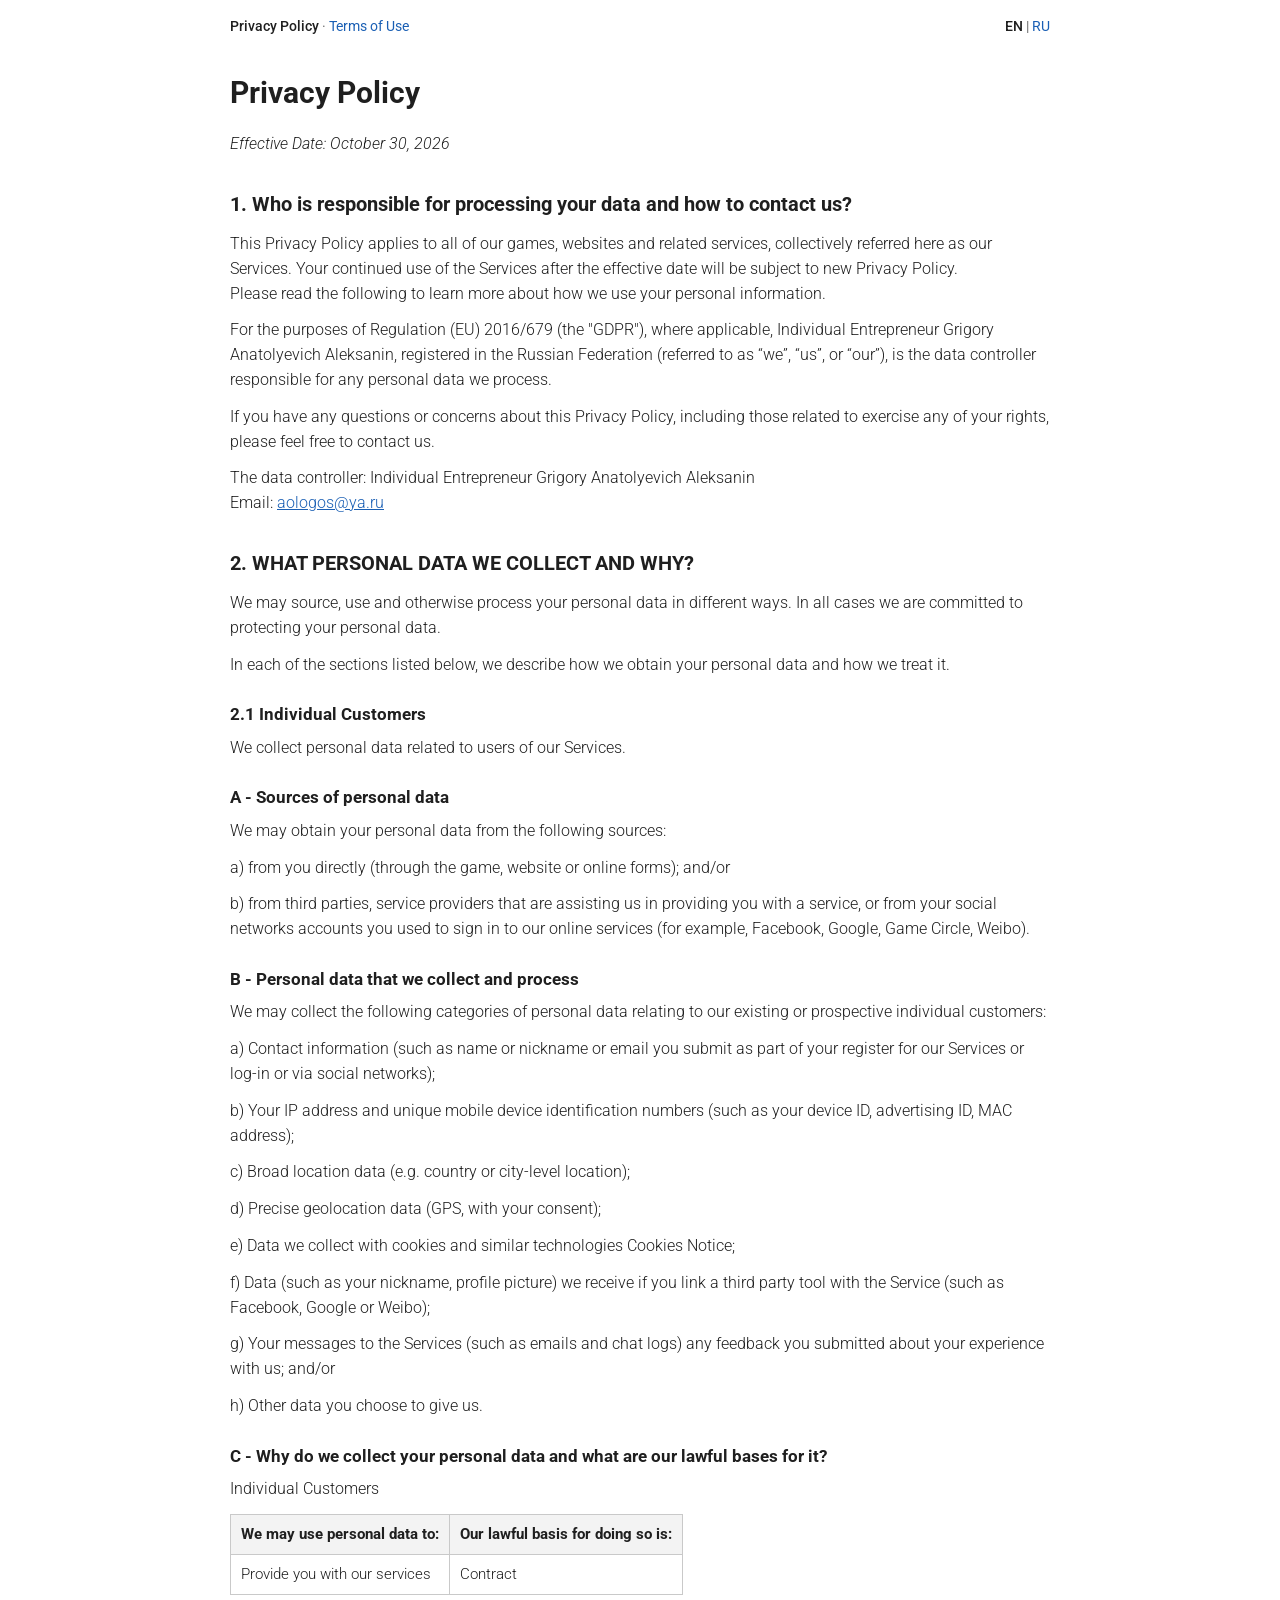
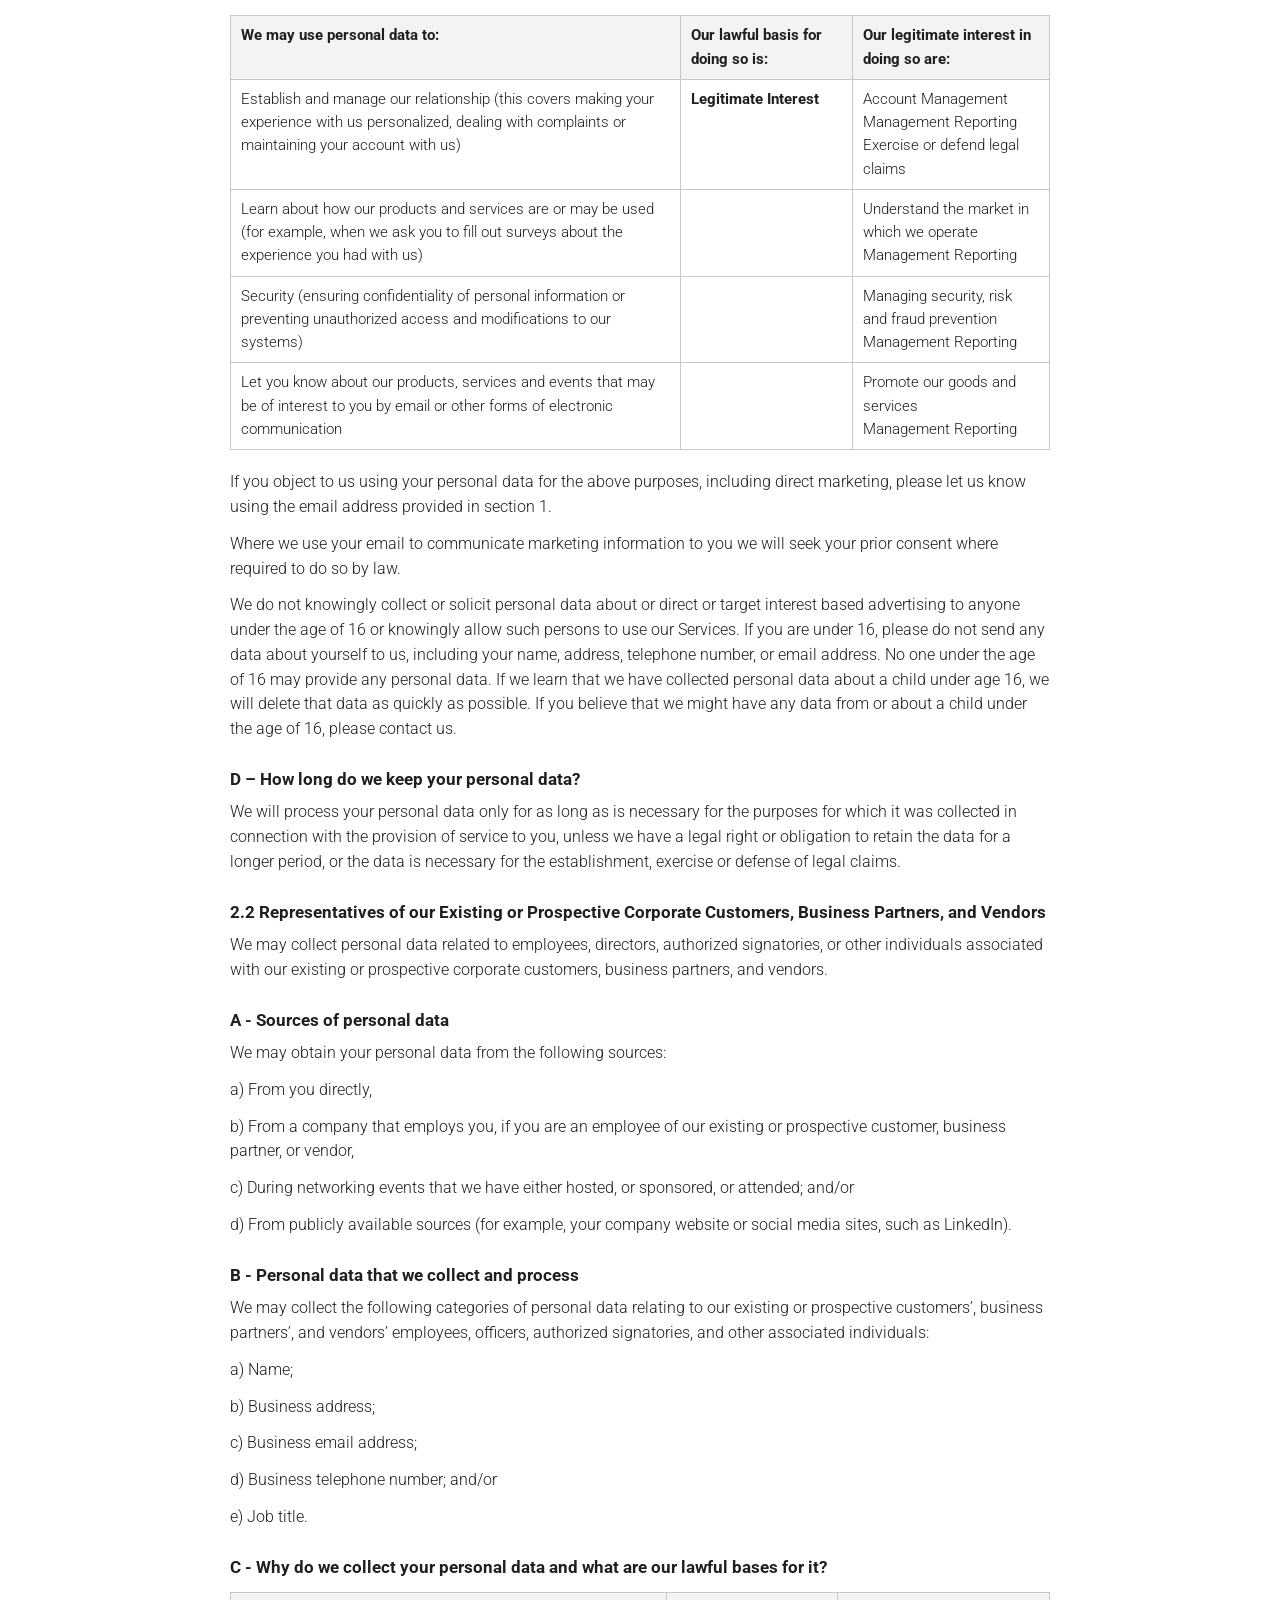
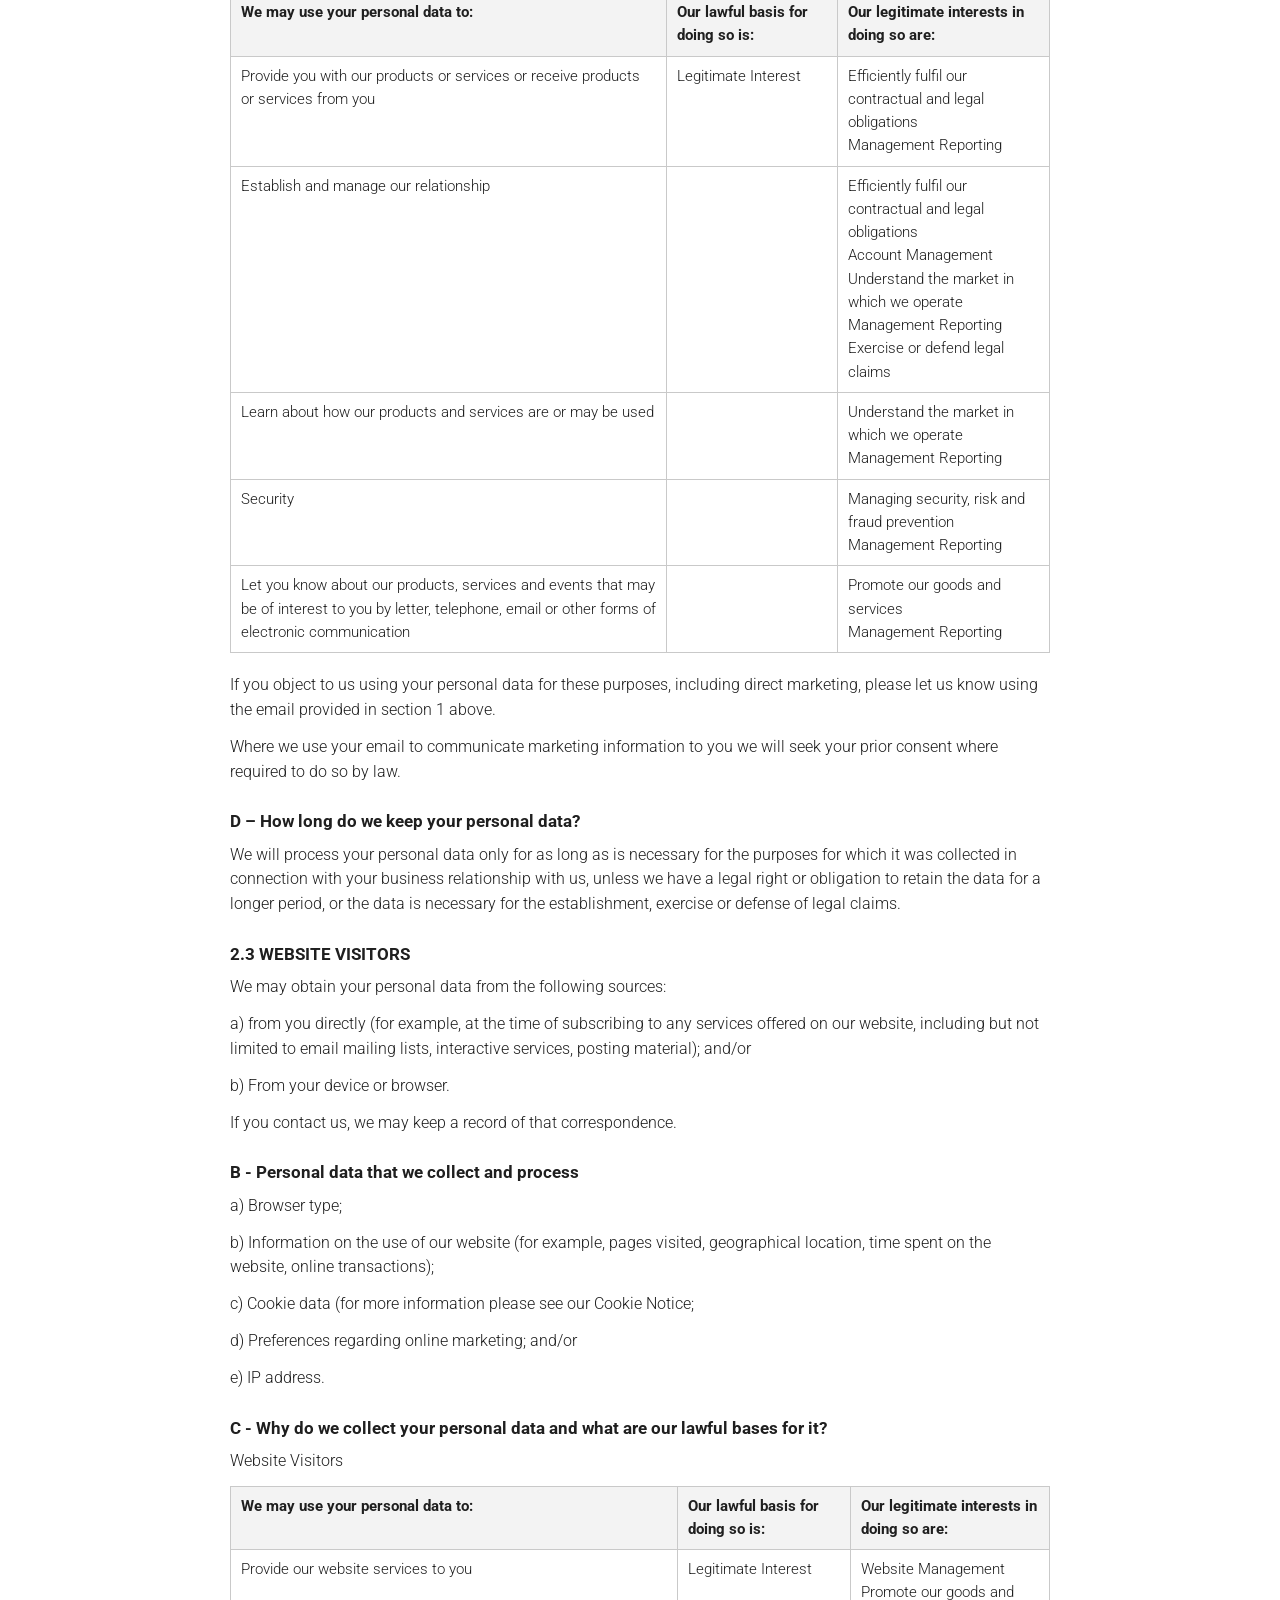
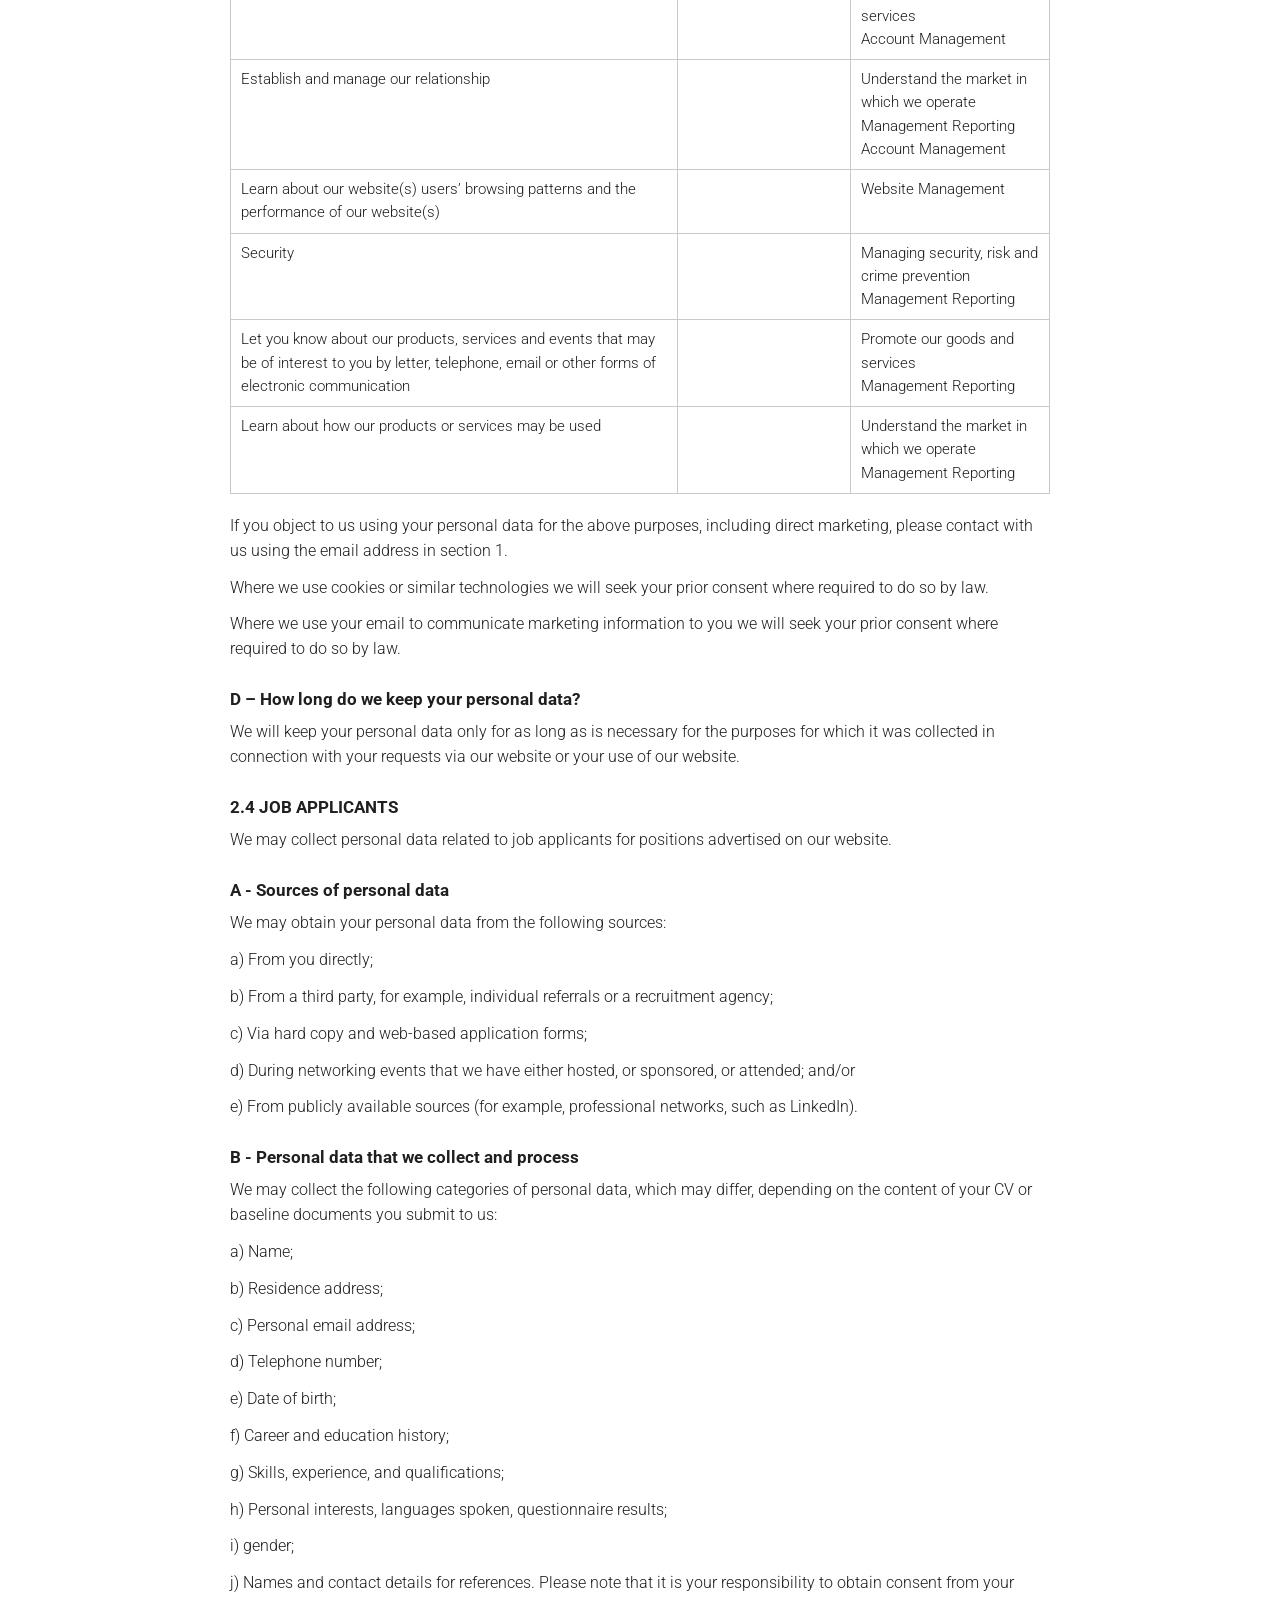
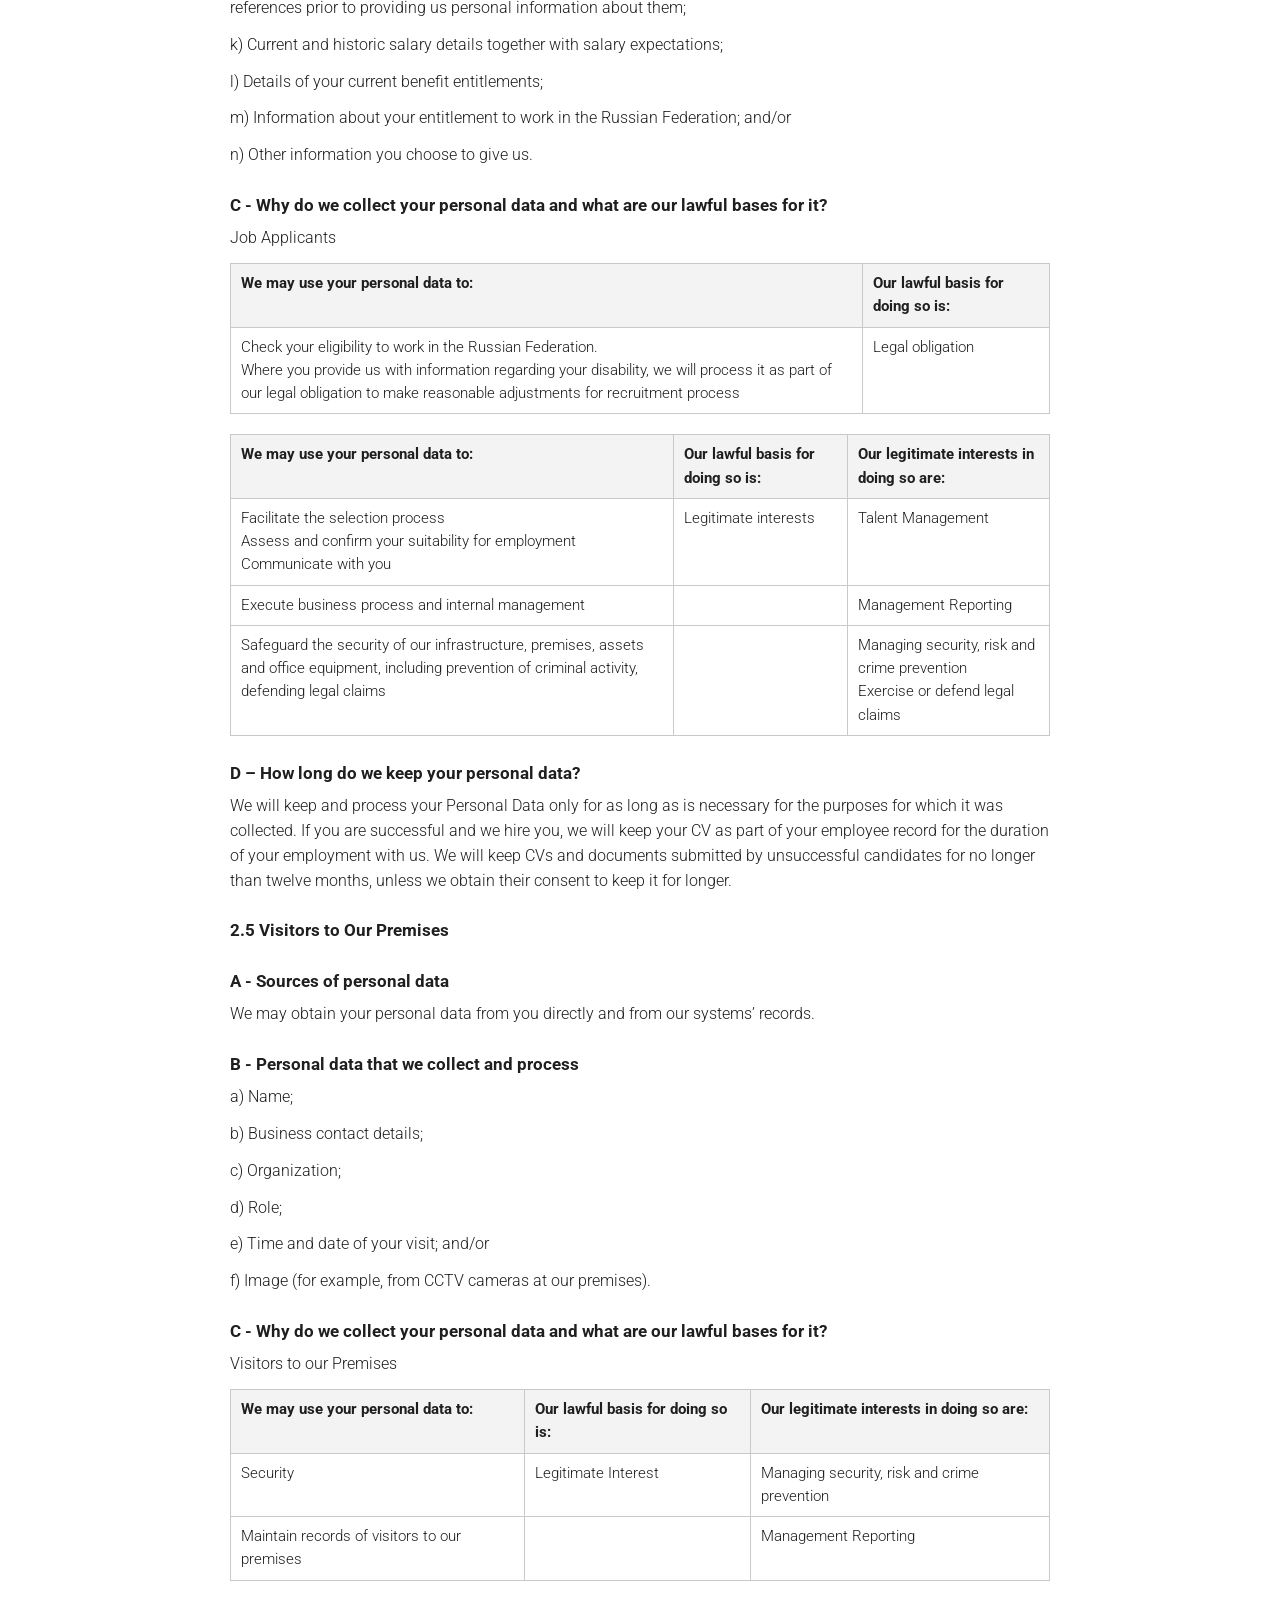
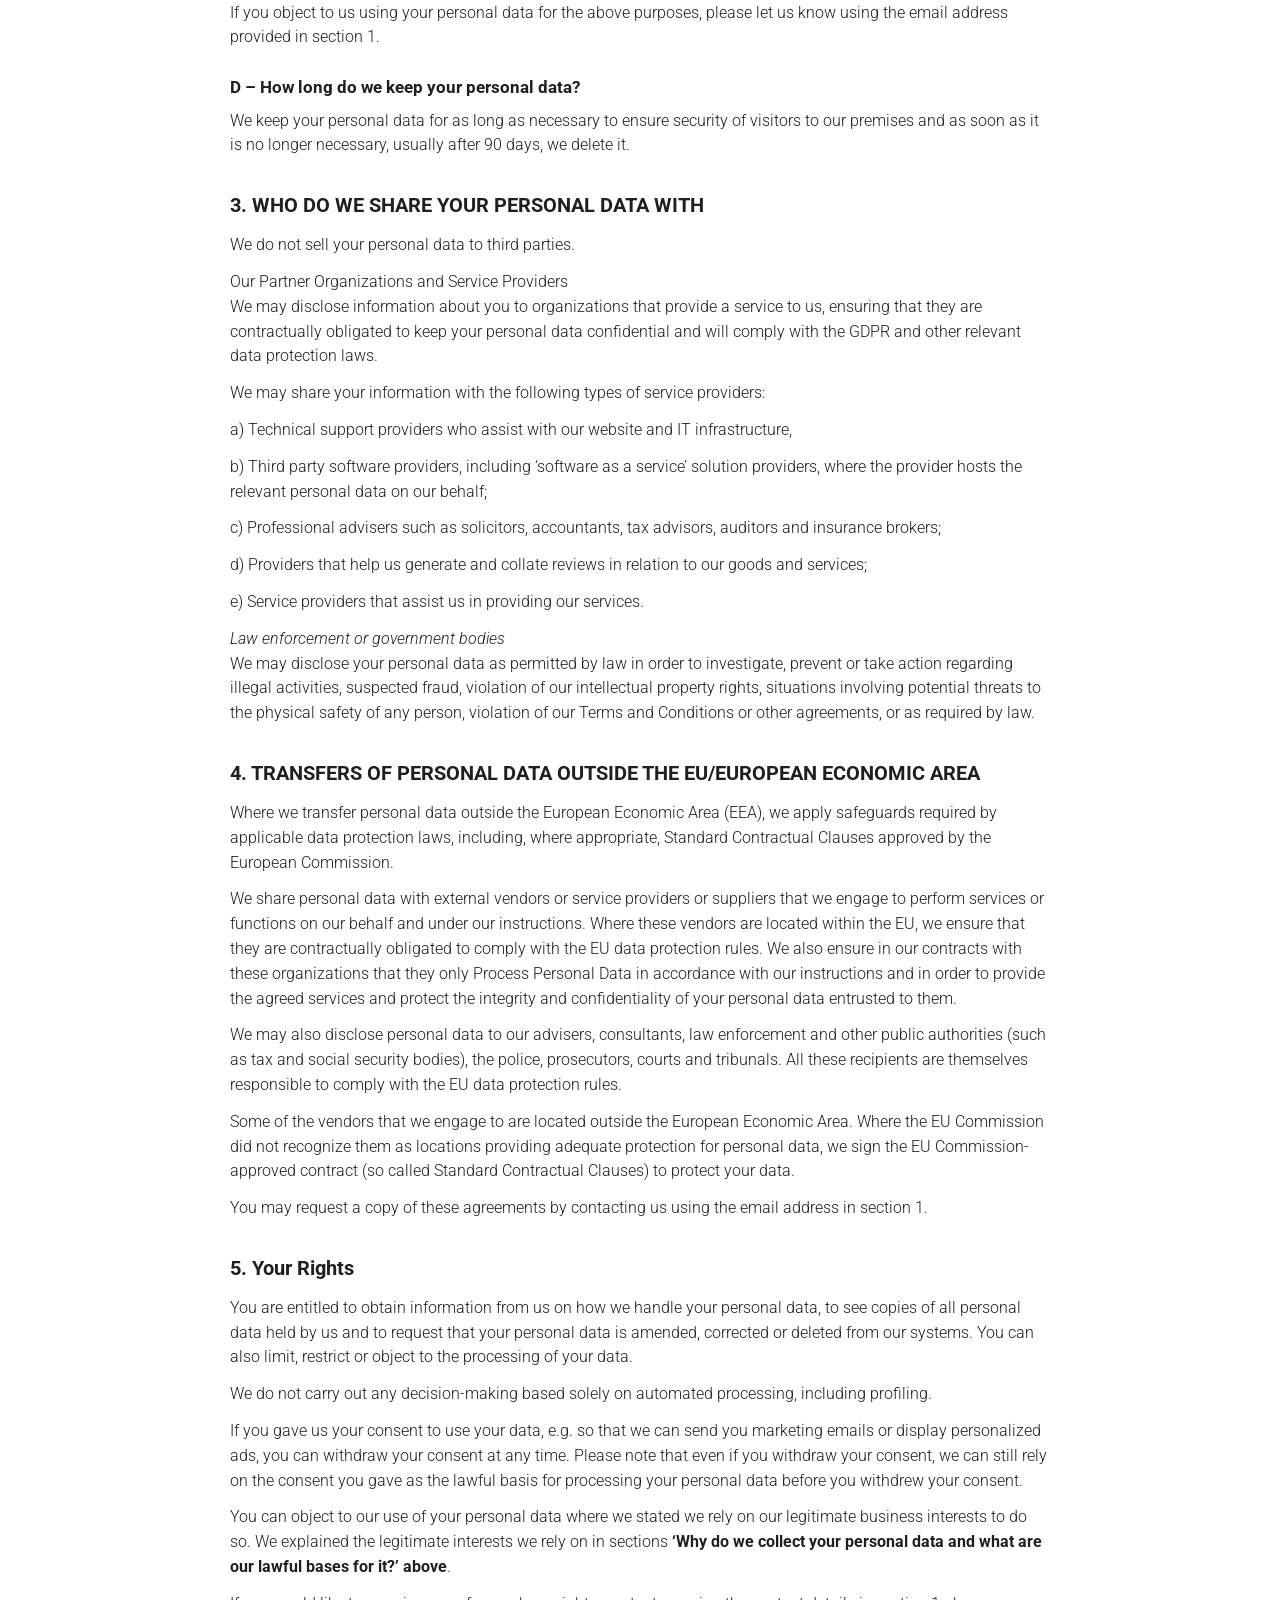
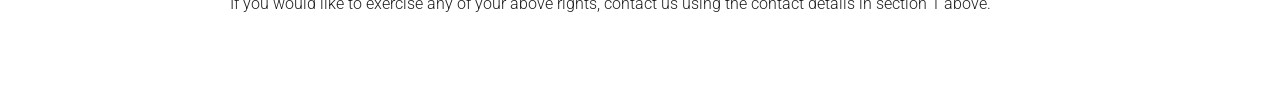
==== en/privacy-policy.html @ bfab2e0b "Add Hedgehog privacy policy and terms of use pages (en, ru) Co-Authored-By: Claude Opus 5.5 <noreply" ====
<!DOCTYPE html>
<html lang="en">
<head>
<meta charset="utf-8">
<meta name="viewport" content="width=device-width, initial-scale=1">
<title>Hedgehog | Privacy Policy</title>
<meta name="description" content="Hedgehog | Privacy Policy">
<link rel="preconnect" href="https://fonts.gstatic.com">
<link rel="stylesheet" href="https://fonts.googleapis.com/css2?family=Roboto:wght@300;400;500;700&amp;subset=latin,cyrillic&amp;display=swap">
<link rel="stylesheet" href="../style.css">
</head>
<body>
<nav class="topbar">
<span class="docs"><a href="privacy-policy.html" class="active">Privacy Policy</a> · <a href="terms-of-use.html">Terms of Use</a></span>
<span class="langs"><a href="../en/privacy-policy.html" hreflang="en" class="active">EN</a> | <a href="../ru/privacy-policy.html" hreflang="ru">RU</a></span>
</nav>
<main class="doc">
<h1>Privacy Policy</h1>
<p><em>Effective Date: October 30, 2026</em></p>
<h2>1. Who is responsible for processing your data and how to contact us?</h2>
<p>This Privacy Policy applies to all of our games, websites and related services, collectively referred here as our Services. Your continued use of the Services after the effective date will be subject to new Privacy Policy.<br>
Please read the following to learn more about how we use your personal information.</p>
<p>For the purposes of Regulation (EU) 2016/679 (the "GDPR"), where applicable, Individual Entrepreneur Grigory Anatolyevich Aleksanin, registered in the Russian Federation (referred to as “we”, “us”, or “our”), is the data controller responsible for any personal data we process.</p>
<p>If you have any questions or concerns about this Privacy Policy, including those related to exercise any of your rights, please feel free to contact us.</p>
<p>The data controller: Individual Entrepreneur Grigory Anatolyevich Aleksanin<br>
Email: <a href="mailto:aologos@ya.ru">aologos@ya.ru</a></p>
<h2>2. WHAT PERSONAL DATA WE COLLECT AND WHY?</h2>
<p>We may source, use and otherwise process your personal data in different ways. In all cases we are committed to protecting your personal data.</p>
<p>In each of the sections listed below, we describe how we obtain your personal data and how we treat it.</p>
<h3>2.1 Individual Customers</h3>
<p>We collect personal data related to users of our Services.</p>
<h3>A - Sources of personal data</h3>
<p>We may obtain your personal data from the following sources:</p>
<p>a) from you directly (through the game, website or online forms); and/or</p>
<p>b) from third parties, service providers that are assisting us in providing you with a service, or from your social networks accounts you used to sign in to our online services (for example, Facebook, Google, Game Circle, Weibo).</p>
<h3>B - Personal data that we collect and process</h3>
<p>We may collect the following categories of personal data relating to our existing or prospective individual customers:</p>
<p>a) Contact information (such as name or nickname or email you submit as part of your register for our Services or log-in or via social networks);</p>
<p>b) Your IP address and unique mobile device identification numbers (such as your device ID, advertising ID, MAC address);</p>
<p>c) Broad location data (e.g. country or city-level location);</p>
<p>d) Precise geolocation data (GPS, with your consent);</p>
<p>e) Data we collect with cookies and similar technologies Cookies Notice;</p>
<p>f) Data (such as your nickname, profile picture) we receive if you link a third party tool with the Service (such as Facebook, Google or Weibo);</p>
<p>g) Your messages to the Services (such as emails and chat logs) any feedback you submitted about your experience with us; and/or</p>
<p>h) Other data you choose to give us.</p>
<h3>C - Why do we collect your personal data and what are our lawful bases for it?</h3>
<p>Individual Customers</p>
<table>
<thead>
<tr>
<th><strong>We may use personal data to:</strong></th>
<th><strong>Our lawful basis for doing so is:</strong></th>
</tr>
</thead>
<tbody>
<tr>
<td>Provide you with our services</td>
<td>Contract</td>
</tr>
</tbody>
</table>
<table>
<thead>
<tr>
<th><strong>We may use personal data to:</strong></th>
<th><strong>Our lawful basis for doing so is:</strong></th>
<th><strong>Our legitimate interest in doing so are:</strong></th>
</tr>
</thead>
<tbody>
<tr>
<td>Establish and manage our relationship (this covers making your experience with us personalized, dealing with complaints or maintaining your account with us)</td>
<td><strong>Legitimate Interest</strong></td>
<td>Account Management<br>Management Reporting<br>Exercise or defend legal claims</td>
</tr>
<tr>
<td>Learn about how our products and services are or may be used (for example, when we ask you to fill out surveys about the experience you had with us)</td>
<td></td>
<td>Understand the market in which we operate<br>Management Reporting</td>
</tr>
<tr>
<td>Security (ensuring confidentiality of personal information or preventing unauthorized access and modifications to our systems)</td>
<td></td>
<td>Managing security, risk and fraud prevention<br>Management Reporting</td>
</tr>
<tr>
<td>Let you know about our products, services and events that may be of interest to you by email or other forms of electronic communication</td>
<td></td>
<td>Promote our goods and services<br>Management Reporting</td>
</tr>
</tbody>
</table>
<p>If you object to us using your personal data for the above purposes, including direct marketing, please let us know using the email address provided in section 1.</p>
<p>Where we use your email to communicate marketing information to you we will seek your prior consent where required to do so by law.</p>
<p>We do not knowingly collect or solicit personal data about or direct or target interest based advertising to anyone under the age of 16 or knowingly allow such persons to use our Services. If you are under 16, please do not send any data about yourself to us, including your name, address, telephone number, or email address. No one under the age of 16 may provide any personal data. If we learn that we have collected personal data about a child under age 16, we will delete that data as quickly as possible. If you believe that we might have any data from or about a child under the age of 16, please contact us.</p>
<h3>D – How long do we keep your personal data?</h3>
<p>We will process your personal data only for as long as is necessary for the purposes for which it was collected in connection with the provision of service to you, unless we have a legal right or obligation to retain the data for a longer period, or the data is necessary for the establishment, exercise or defense of legal claims.</p>
<h3>2.2 Representatives of our Existing or Prospective Corporate Customers, Business Partners, and Vendors</h3>
<p>We may collect personal data related to employees, directors, authorized signatories, or other individuals associated with our existing or prospective corporate customers, business partners, and vendors.</p>
<h3>A - Sources of personal data</h3>
<p>We may obtain your personal data from the following sources:</p>
<p>a) From you directly,</p>
<p>b) From a company that employs you, if you are an employee of our existing or prospective customer, business partner, or vendor,</p>
<p>c) During networking events that we have either hosted, or sponsored, or attended; and/or</p>
<p>d) From publicly available sources (for example, your company website or social media sites, such as LinkedIn).</p>
<h3>B - Personal data that we collect and process</h3>
<p>We may collect the following categories of personal data relating to our existing or prospective customers’, business partners’, and vendors’ employees, officers, authorized signatories, and other associated individuals:</p>
<p>a) Name;</p>
<p>b) Business address;</p>
<p>c) Business email address;</p>
<p>d) Business telephone number; and/or</p>
<p>e) Job title.</p>
<h3>C - Why do we collect your personal data and what are our lawful bases for it?</h3>
<table>
<thead>
<tr>
<th><strong>We may use your personal data to:</strong></th>
<th><strong>Our lawful basis for doing so is:</strong></th>
<th><strong>Our legitimate interests in doing so are:</strong></th>
</tr>
</thead>
<tbody>
<tr>
<td>Provide you with our products or services or receive products or services from you</td>
<td>Legitimate Interest</td>
<td>Efficiently fulfil our contractual and legal obligations<br>Management Reporting</td>
</tr>
<tr>
<td>Establish and manage our relationship</td>
<td></td>
<td>Efficiently fulfil our contractual and legal obligations<br>Account Management<br>Understand the market in which we operate<br>Management Reporting<br>Exercise or defend legal claims</td>
</tr>
<tr>
<td>Learn about how our products and services are or may be used</td>
<td></td>
<td>Understand the market in which we operate<br>Management Reporting</td>
</tr>
<tr>
<td>Security</td>
<td></td>
<td>Managing security, risk and fraud prevention<br>Management Reporting</td>
</tr>
<tr>
<td>Let you know about our products, services and events that may be of interest to you by letter, telephone, email or other forms of electronic communication</td>
<td></td>
<td>Promote our goods and services<br>Management Reporting</td>
</tr>
</tbody>
</table>
<p>If you object to us using your personal data for these purposes, including direct marketing, please let us know using the email provided in section 1 above.</p>
<p>Where we use your email to communicate marketing information to you we will seek your prior consent where required to do so by law.</p>
<h3>D – How long do we keep your personal data?</h3>
<p>We will process your personal data only for as long as is necessary for the purposes for which it was collected in connection with your business relationship with us, unless we have a legal right or obligation to retain the data for a longer period, or the data is necessary for the establishment, exercise or defense of legal claims.</p>
<h3>2.3 WEBSITE VISITORS</h3>
<p>We may obtain your personal data from the following sources:</p>
<p>a) from you directly (for example, at the time of subscribing to any services offered on our website, including but not limited to email mailing lists, interactive services, posting material); and/or</p>
<p>b) From your device or browser.</p>
<p>If you contact us, we may keep a record of that correspondence.</p>
<h3>B - Personal data that we collect and process</h3>
<p>a) Browser type;</p>
<p>b) Information on the use of our website (for example, pages visited, geographical location, time spent on the website, online transactions);</p>
<p>c) Cookie data (for more information please see our Cookie Notice;</p>
<p>d) Preferences regarding online marketing; and/or</p>
<p>e) IP address.</p>
<h3>C - Why do we collect your personal data and what are our lawful bases for it?</h3>
<p>Website Visitors</p>
<table>
<thead>
<tr>
<th><strong>We may use your personal data to:</strong></th>
<th><strong>Our lawful basis for doing so is:</strong></th>
<th><strong>Our legitimate interests in doing so are:</strong></th>
</tr>
</thead>
<tbody>
<tr>
<td>Provide our website services to you</td>
<td>Legitimate Interest</td>
<td>Website Management<br>Promote our goods and services<br>Account Management</td>
</tr>
<tr>
<td>Establish and manage our relationship</td>
<td></td>
<td>Understand the market in which we operate<br>Management Reporting<br>Account Management</td>
</tr>
<tr>
<td>Learn about our website(s) users’ browsing patterns and the performance of our website(s)</td>
<td></td>
<td>Website Management</td>
</tr>
<tr>
<td>Security</td>
<td></td>
<td>Managing security, risk and crime prevention<br>Management Reporting</td>
</tr>
<tr>
<td>Let you know about our products, services and events that may be of interest to you by letter, telephone, email or other forms of electronic communication</td>
<td></td>
<td>Promote our goods and services<br>Management Reporting</td>
</tr>
<tr>
<td>Learn about how our products or services may be used</td>
<td></td>
<td>Understand the market in which we operate<br>Management Reporting</td>
</tr>
</tbody>
</table>
<p>If you object to us using your personal data for the above purposes, including direct marketing, please contact with us using the email address in section 1.</p>
<p>Where we use cookies or similar technologies we will seek your prior consent where required to do so by law.</p>
<p>Where we use your email to communicate marketing information to you we will seek your prior consent where required to do so by law.</p>
<h3>D – How long do we keep your personal data?</h3>
<p>We will keep your personal data only for as long as is necessary for the purposes for which it was collected in connection with your requests via our website or your use of our website.</p>
<h3>2.4 JOB APPLICANTS</h3>
<p>We may collect personal data related to job applicants for positions advertised on our website.</p>
<h3>A - Sources of personal data</h3>
<p>We may obtain your personal data from the following sources:</p>
<p>a) From you directly;</p>
<p>b) From a third party, for example, individual referrals or a recruitment agency;</p>
<p>c) Via hard copy and web-based application forms;</p>
<p>d) During networking events that we have either hosted, or sponsored, or attended; and/or</p>
<p>e) From publicly available sources (for example, professional networks, such as LinkedIn).</p>
<h3>B - Personal data that we collect and process</h3>
<p>We may collect the following categories of personal data, which may differ, depending on the content of your CV or baseline documents you submit to us:</p>
<p>a) Name;</p>
<p>b) Residence address;</p>
<p>c) Personal email address;</p>
<p>d) Telephone number;</p>
<p>e) Date of birth;</p>
<p>f) Career and education history;</p>
<p>g) Skills, experience, and qualifications;</p>
<p>h) Personal interests, languages spoken, questionnaire results;</p>
<p>i) gender;</p>
<p>j) Names and contact details for references. Please note that it is your responsibility to obtain consent from your references prior to providing us personal information about them;</p>
<p>k) Current and historic salary details together with salary expectations;</p>
<p>l) Details of your current benefit entitlements;</p>
<p>m) Information about your entitlement to work in the Russian Federation; and/or</p>
<p>n) Other information you choose to give us.</p>
<h3>C - Why do we collect your personal data and what are our lawful bases for it?</h3>
<p>Job Applicants</p>
<table>
<thead>
<tr>
<th><strong>We may use your personal data to:</strong></th>
<th><strong>Our lawful basis for doing so is:</strong></th>
</tr>
</thead>
<tbody>
<tr>
<td>Check your eligibility to work in the Russian Federation.<br>Where you provide us with information regarding your disability, we will process it as part of our legal obligation to make reasonable adjustments for recruitment process</td>
<td>Legal obligation</td>
</tr>
</tbody>
</table>
<table>
<thead>
<tr>
<th><strong>We may use your personal data to:</strong></th>
<th><strong>Our lawful basis for doing so is:</strong></th>
<th><strong>Our legitimate interests in doing so are:</strong></th>
</tr>
</thead>
<tbody>
<tr>
<td>Facilitate the selection process<br>Assess and confirm your suitability for employment<br>Communicate with you</td>
<td>Legitimate interests</td>
<td>Talent Management</td>
</tr>
<tr>
<td>Execute business process and internal management</td>
<td></td>
<td>Management Reporting</td>
</tr>
<tr>
<td>Safeguard the security of our infrastructure, premises, assets and office equipment, including prevention of criminal activity, defending legal claims</td>
<td></td>
<td>Managing security, risk and crime prevention<br>Exercise or defend legal claims</td>
</tr>
</tbody>
</table>
<h3>D – How long do we keep your personal data?</h3>
<p>We will keep and process your Personal Data only for as long as is necessary for the purposes for which it was collected. If you are successful and we hire you, we will keep your CV as part of your employee record for the duration of your employment with us. We will keep CVs and documents submitted by unsuccessful candidates for no longer than twelve months, unless we obtain their consent to keep it for longer.</p>
<h3>2.5 Visitors to Our Premises</h3>
<h3>A - Sources of personal data</h3>
<p>We may obtain your personal data from you directly and from our systems’ records.</p>
<h3>B - Personal data that we collect and process</h3>
<p>a) Name;</p>
<p>b) Business contact details;</p>
<p>c) Organization;</p>
<p>d) Role;</p>
<p>e) Time and date of your visit; and/or</p>
<p>f) Image (for example, from CCTV cameras at our premises).</p>
<h3>C - Why do we collect your personal data and what are our lawful bases for it?</h3>
<p>Visitors to our Premises</p>
<table>
<thead>
<tr>
<th><strong>We may use your personal data to:</strong></th>
<th><strong>Our lawful basis for doing so is:</strong></th>
<th><strong>Our legitimate interests in doing so are:</strong></th>
</tr>
</thead>
<tbody>
<tr>
<td>Security</td>
<td>Legitimate Interest</td>
<td>Managing security, risk and crime prevention</td>
</tr>
<tr>
<td>Maintain records of visitors to our premises</td>
<td></td>
<td>Management Reporting</td>
</tr>
</tbody>
</table>
<p>If you object to us using your personal data for the above purposes, please let us know using the email address provided in section 1.</p>
<h3>D – How long do we keep your personal data?</h3>
<p>We keep your personal data for as long as necessary to ensure security of visitors to our premises and as soon as it is no longer necessary, usually after 90 days, we delete it.</p>
<h2>3. WHO DO WE SHARE YOUR PERSONAL DATA WITH</h2>
<p>We do not sell your personal data to third parties.</p>
<p>Our Partner Organizations and Service Providers<br>
We may disclose information about you to organizations that provide a service to us, ensuring that they are contractually obligated to keep your personal data confidential and will comply with the GDPR and other relevant data protection laws.</p>
<p>We may share your information with the following types of service providers:</p>
<p>a) Technical support providers who assist with our website and IT infrastructure,</p>
<p>b) Third party software providers, including ‘software as a service’ solution providers, where the provider hosts the relevant personal data on our behalf;</p>
<p>c) Professional advisers such as solicitors, accountants, tax advisors, auditors and insurance brokers;</p>
<p>d) Providers that help us generate and collate reviews in relation to our goods and services;</p>
<p>e) Service providers that assist us in providing our services.</p>
<p><em>Law enforcement or government bodies</em> <br>
We may disclose your personal data as permitted by law in order to investigate, prevent or take action regarding illegal activities, suspected fraud, violation of our intellectual property rights, situations involving potential threats to the physical safety of any person, violation of our Terms and Conditions or other agreements, or as required by law.</p>
<h2>4. TRANSFERS OF PERSONAL DATA OUTSIDE THE EU/EUROPEAN ECONOMIC AREA</h2>
<p>Where we transfer personal data outside the European Economic Area (EEA), we apply safeguards required by applicable data protection laws, including, where appropriate, Standard Contractual Clauses approved by the European Commission.</p>
<p>We share personal data with external vendors or service providers or suppliers that we engage to perform services or functions on our behalf and under our instructions. Where these vendors are located within the EU, we ensure that they are contractually obligated to comply with the EU data protection rules. We also ensure in our contracts with these organizations that they only Process Personal Data in accordance with our instructions and in order to provide the agreed services and protect the integrity and confidentiality of your personal data entrusted to them.</p>
<p>We may also disclose personal data to our advisers, consultants, law enforcement and other public authorities (such as tax and social security bodies), the police, prosecutors, courts and tribunals. All these recipients are themselves responsible to comply with the EU data protection rules.</p>
<p>Some of the vendors that we engage to are located outside the European Economic Area. Where the EU Commission did not recognize them as locations providing adequate protection for personal data, we sign the EU Commission-approved contract (so called Standard Contractual Clauses) to protect your data.</p>
<p>You may request a copy of these agreements by contacting us using the email address in section 1.</p>
<h2>5. Your Rights</h2>
<p>You are entitled to obtain information from us on how we handle your personal data, to see copies of all personal data held by us and to request that your personal data is amended, corrected or deleted from our systems. You can also limit, restrict or object to the processing of your data.</p>
<p>We do not carry out any decision-making based solely on automated processing, including profiling.</p>
<p>If you gave us your consent to use your data, e.g. so that we can send you marketing emails or display personalized ads, you can withdraw your consent at any time. Please note that even if you withdraw your consent, we can still rely on the consent you gave as the lawful basis for processing your personal data before you withdrew your consent.</p>
<p>You can object to our use of your personal data where we stated we rely on our legitimate business interests to do so. We explained the legitimate interests we rely on in sections <strong>‘Why do we collect your personal data and what are our lawful bases for it?’ above</strong>.</p>
<p>If you would like to exercise any of your above rights, contact us using the contact details in section 1 above.</p>
</main>
</body>
</html>
---- style.css ----
:root {
	--text: #1f1f1f;
	--muted: #6b6b6b;
	--border: #c9c9c9;
	--head-bg: #f3f3f3;
	--link: #1a5fb4;
	--bg: #ffffff;
}

* { box-sizing: border-box; }

body {
	margin: 0;
	background: var(--bg);
	color: var(--text);
	font-family: "Roboto", Arial, Helvetica, sans-serif;
	font-weight: 300;
	font-size: 16px;
	line-height: 1.55;
	-webkit-text-size-adjust: 100%;
}

a { color: var(--link); }

.topbar {
	max-width: 860px;
	margin: 0 auto;
	padding: 16px 20px 0;
	display: flex;
	justify-content: space-between;
	flex-wrap: wrap;
	gap: 8px;
	font-size: 14px;
	font-weight: 400;
	color: var(--muted);
}
.topbar a { text-decoration: none; }
.topbar a.active { color: var(--text); font-weight: 500; }

.doc {
	max-width: 860px;
	margin: 0 auto;
	padding: 24px 20px 64px;
	overflow-wrap: break-word;
}

.doc h1 { font-size: 30px; font-weight: 700; margin: 8px 0 16px; }
.doc h2 { font-size: 20px; font-weight: 700; margin: 32px 0 12px; }
.doc h3 { font-size: 17px; font-weight: 700; margin: 24px 0 8px; }
.doc p { margin: 0 0 12px; }
.doc strong { font-weight: 700; }
.doc ul, .doc ol { padding-left: 24px; margin: 0 0 12px; }
.doc li { margin-bottom: 6px; }

.doc table {
	display: block;
	width: 100%;
	overflow-x: auto;
	border-collapse: collapse;
	margin: 12px 0 20px;
	font-size: 15px;
}
.doc th, .doc td {
	border: 1px solid var(--border);
	padding: 8px 10px;
	vertical-align: top;
	text-align: left;
	min-width: 140px;
}
.doc th { background: var(--head-bg); font-weight: 500; }

.index ul { list-style: none; padding: 0; }
.index li { margin: 8px 0; font-size: 18px; }

@media (max-width: 600px) {
	body { font-size: 15px; }
	.doc { padding: 16px 16px 48px; }
	.doc h1 { font-size: 24px; }
	.topbar { padding: 12px 16px 0; }
}
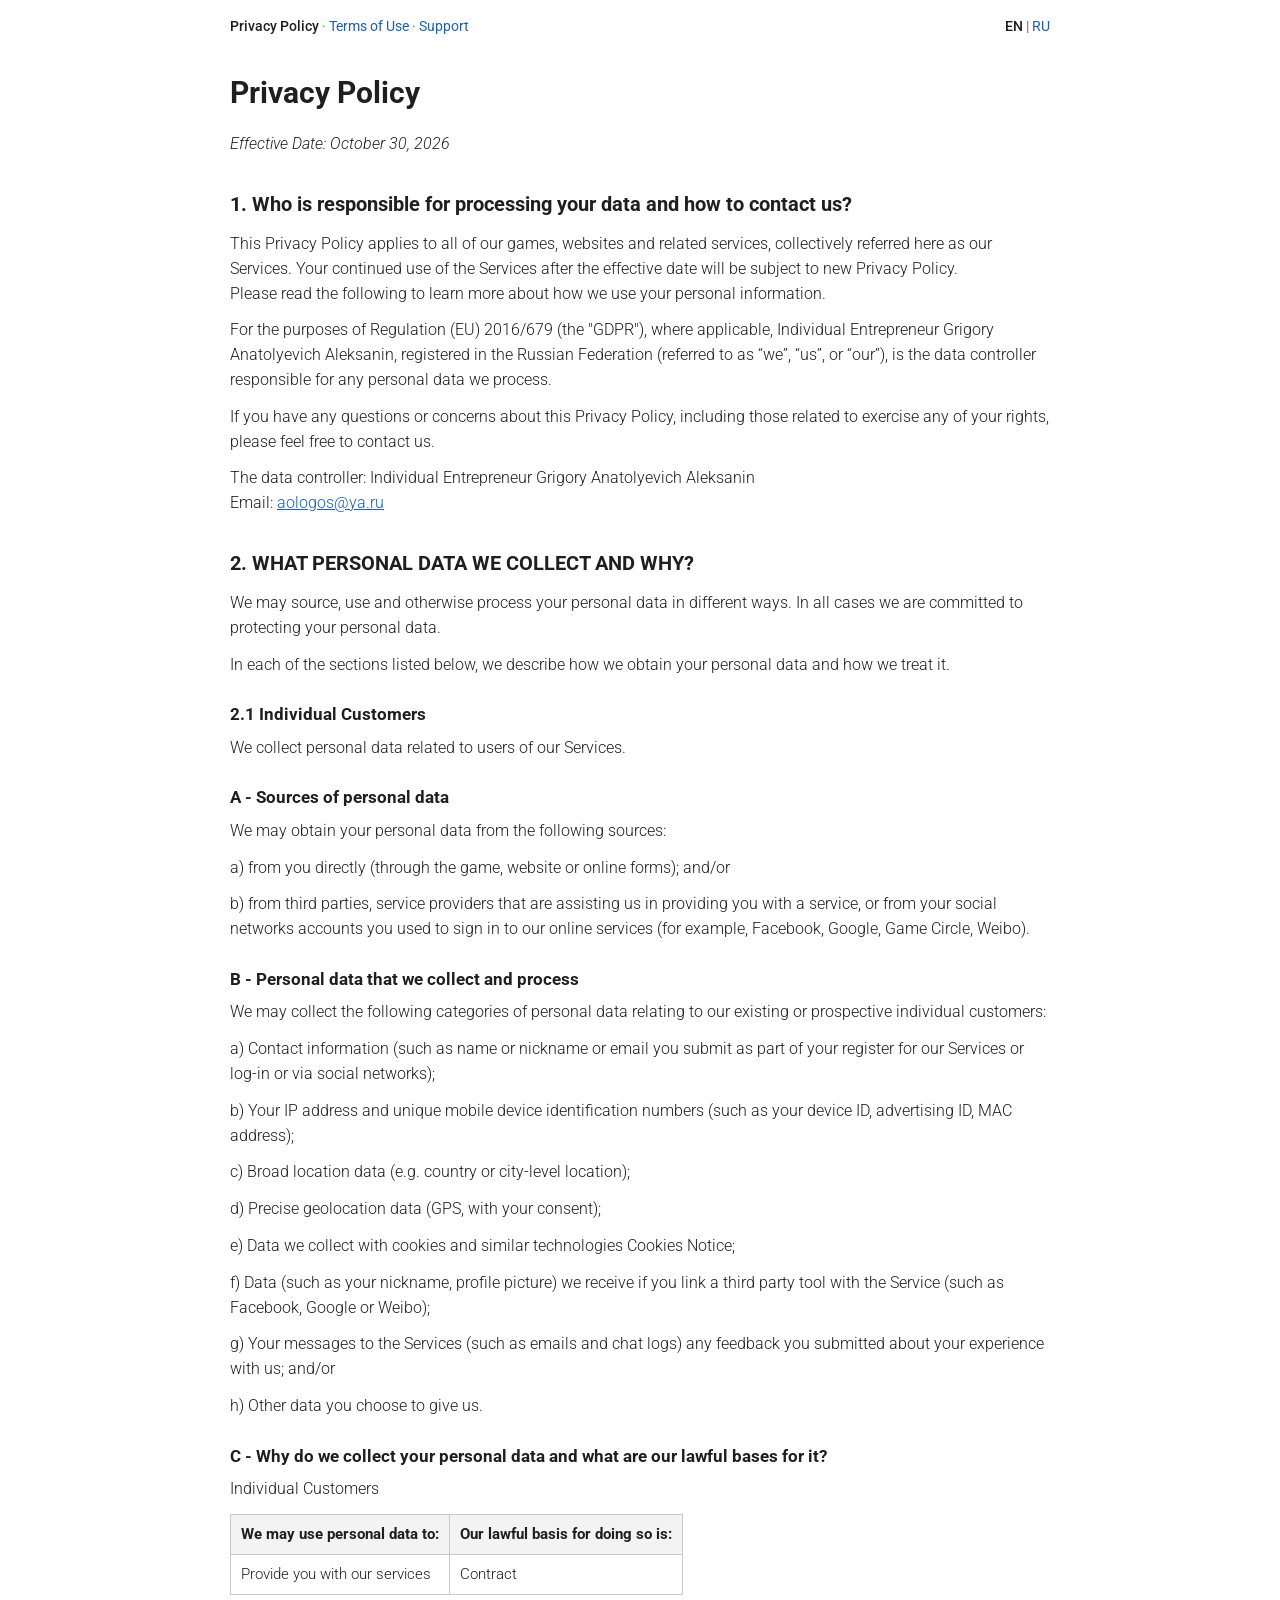
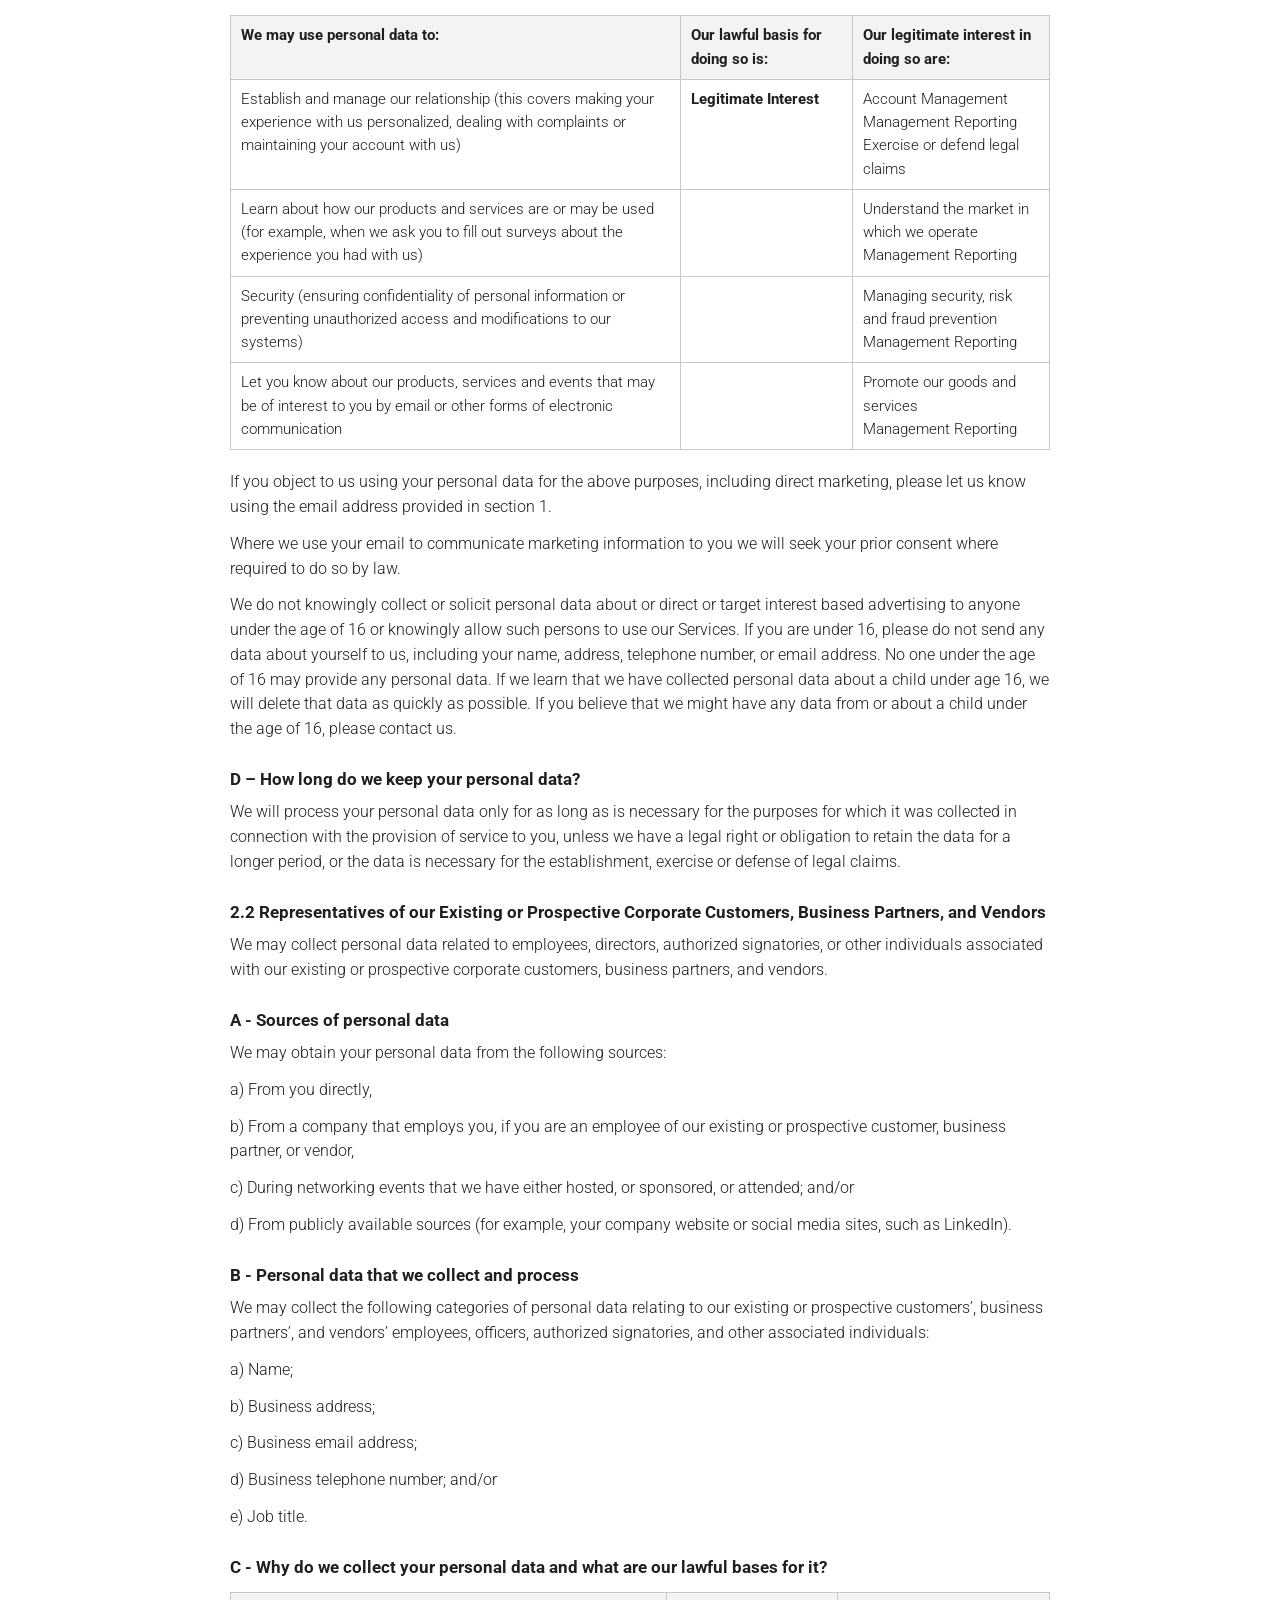
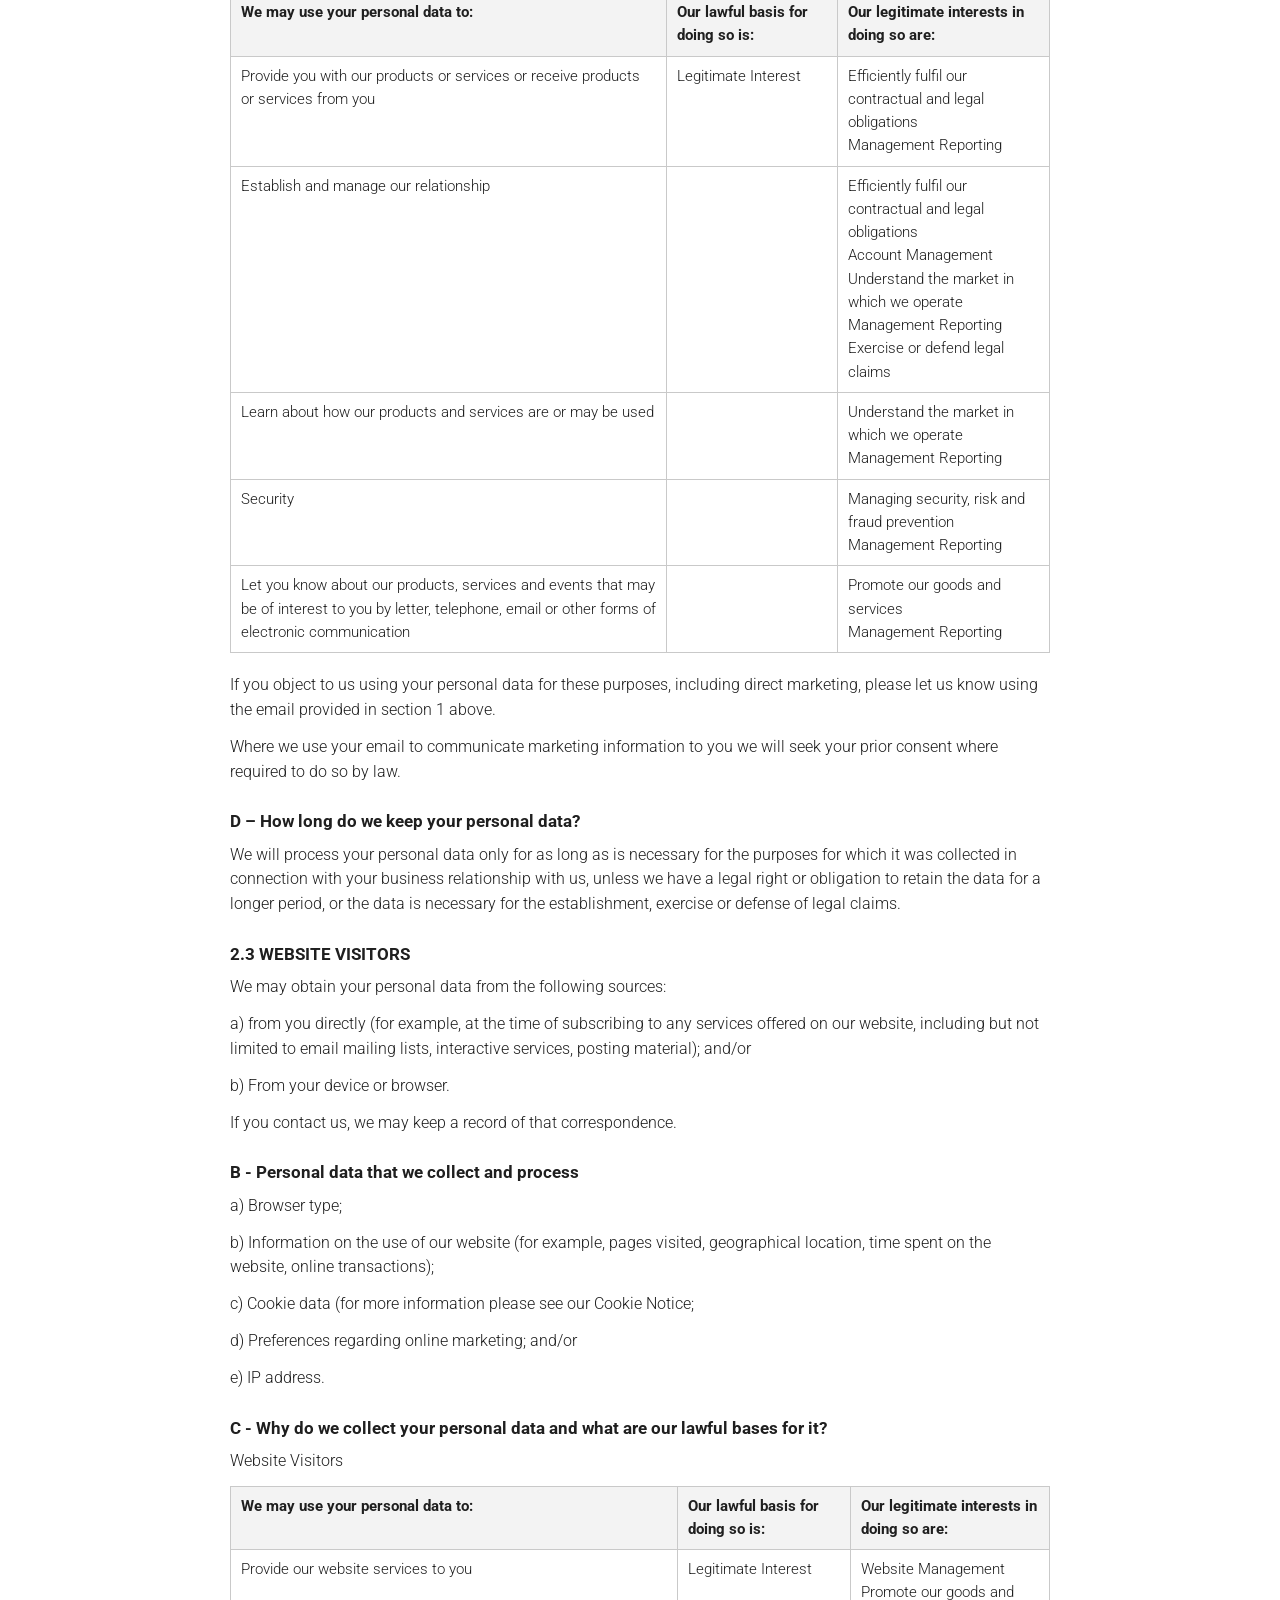
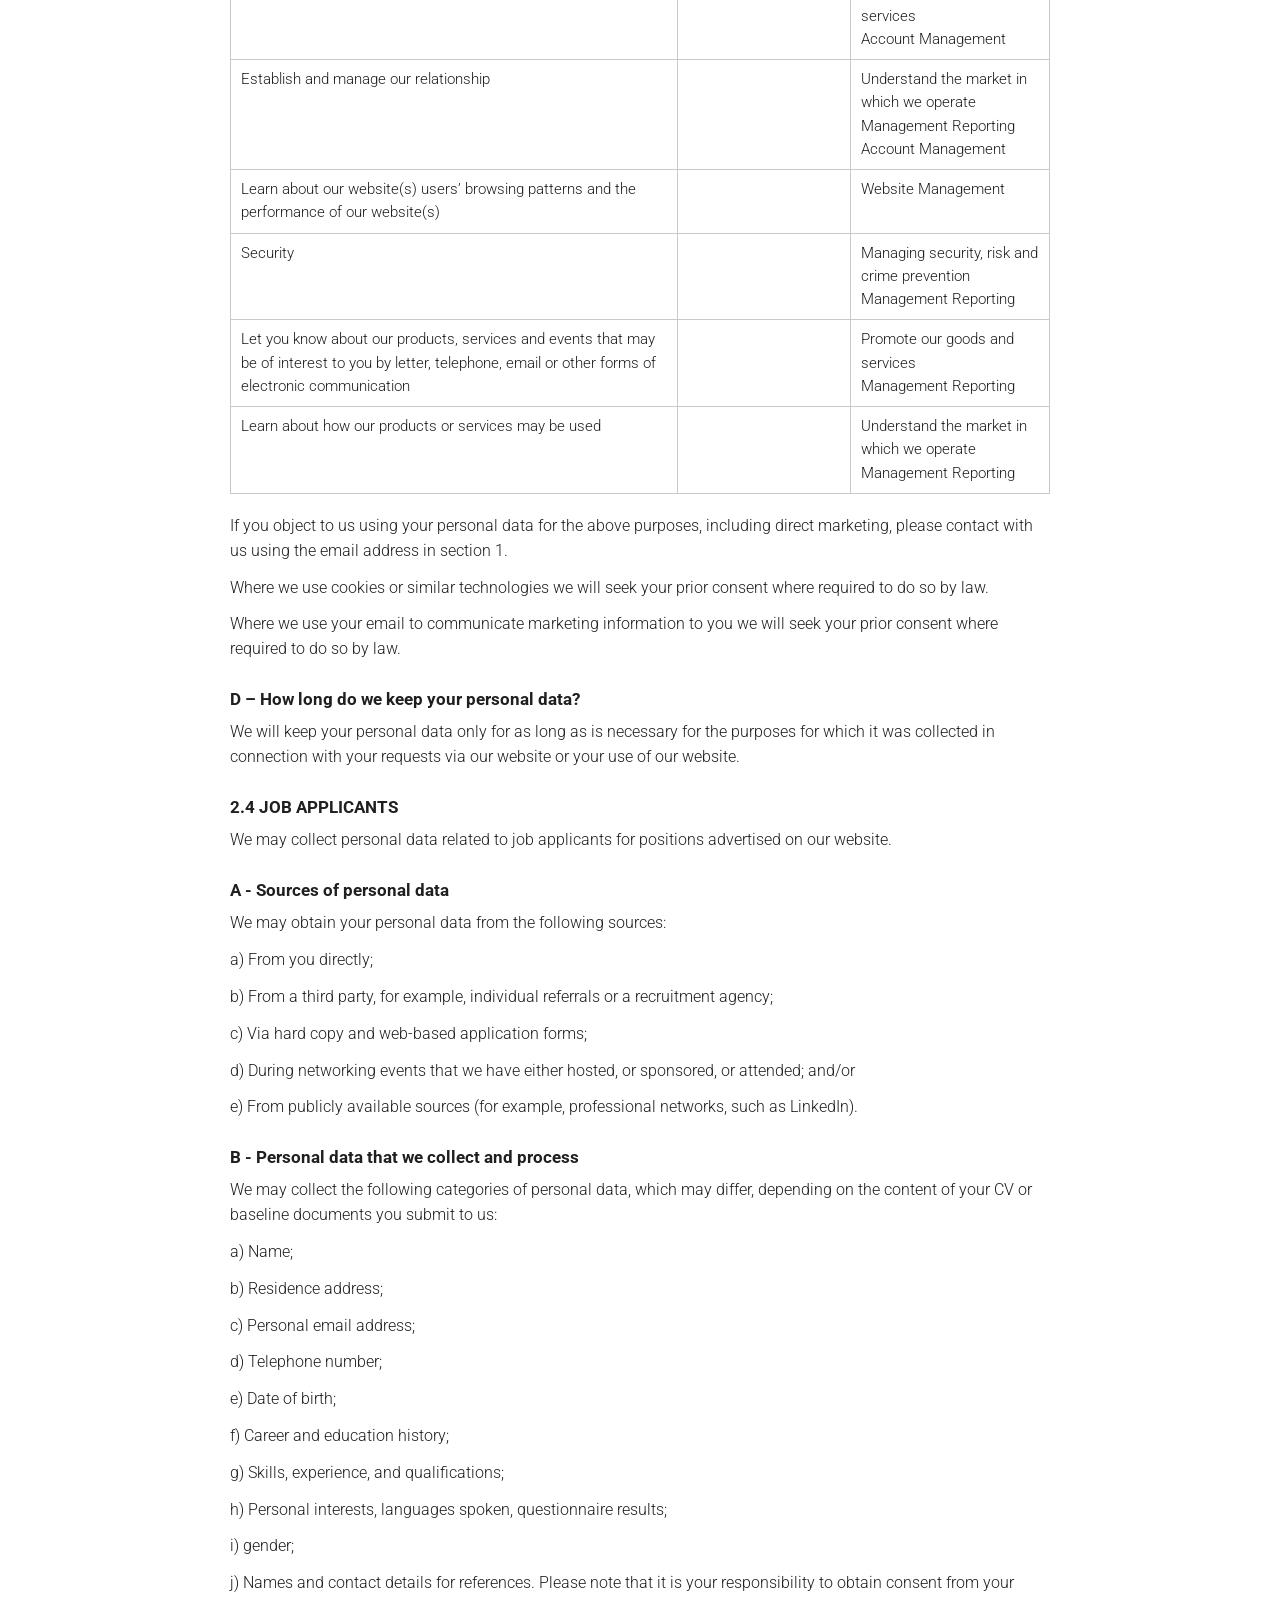
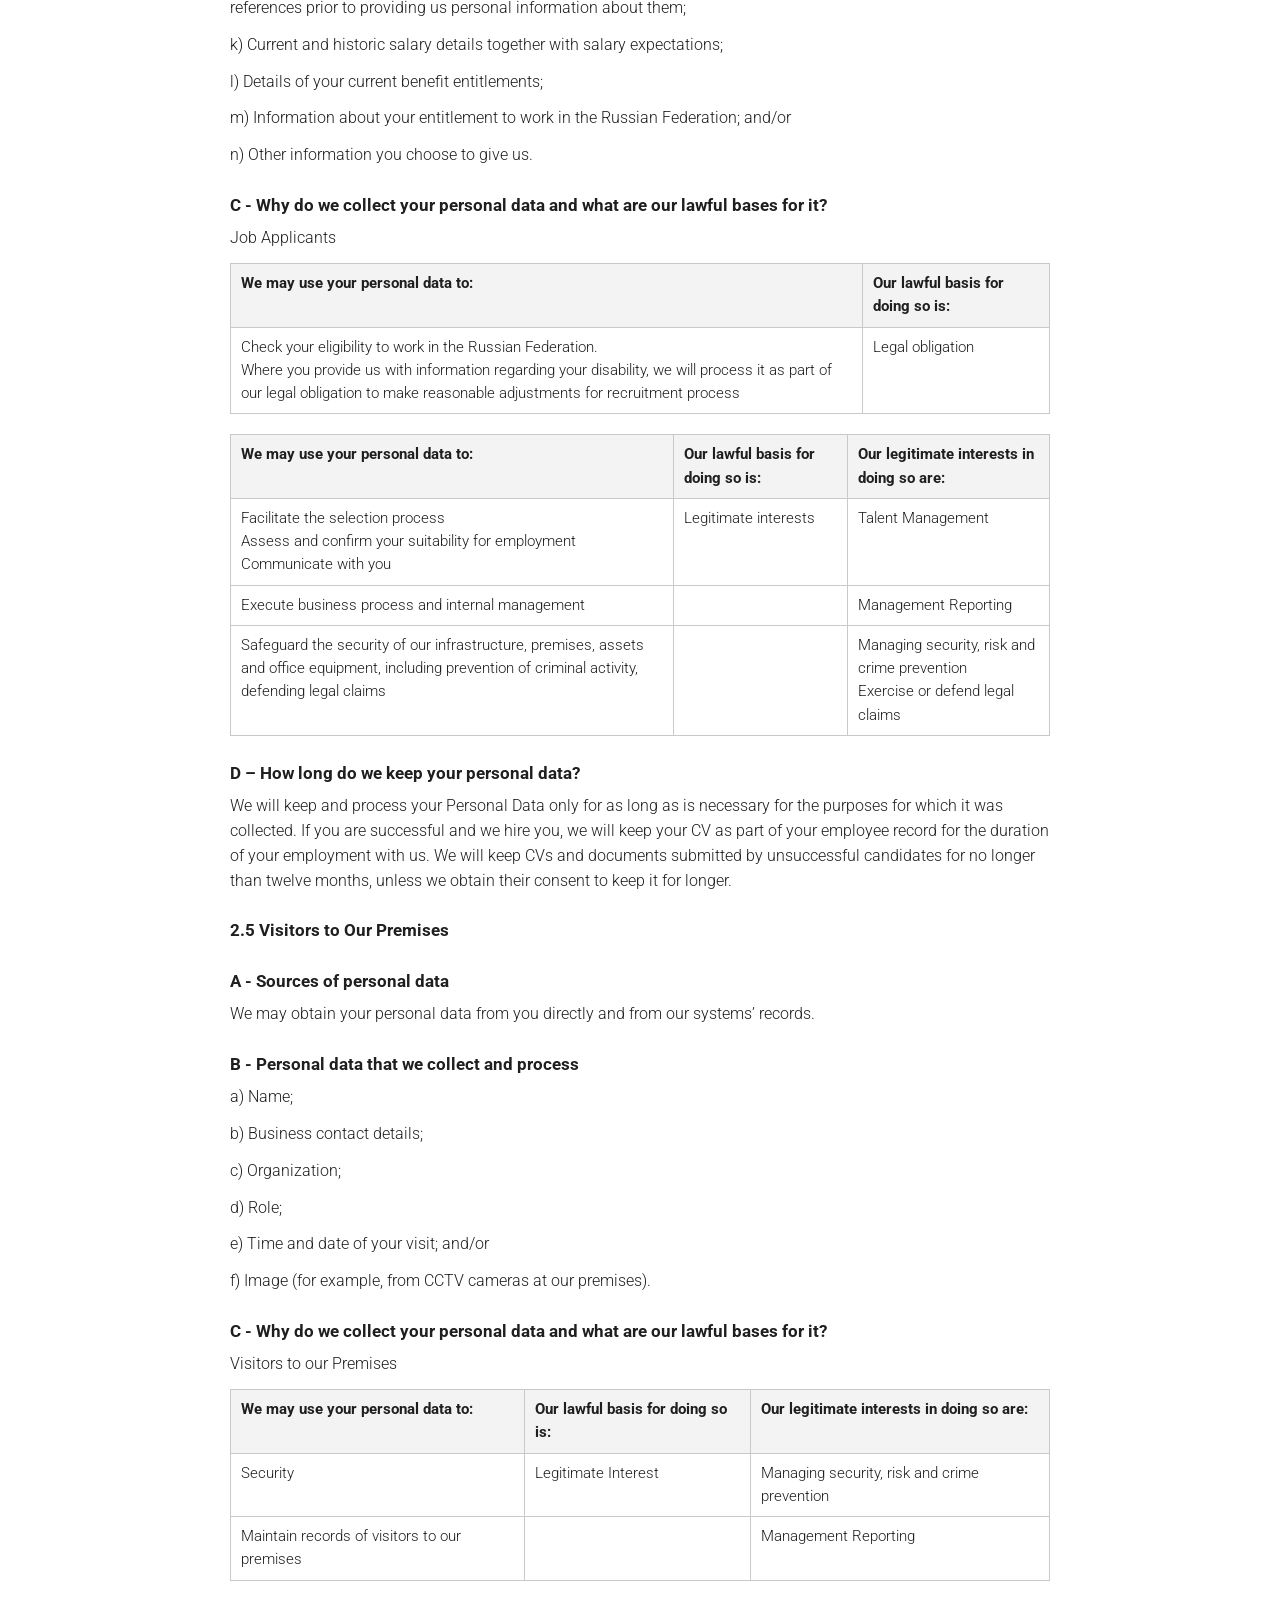
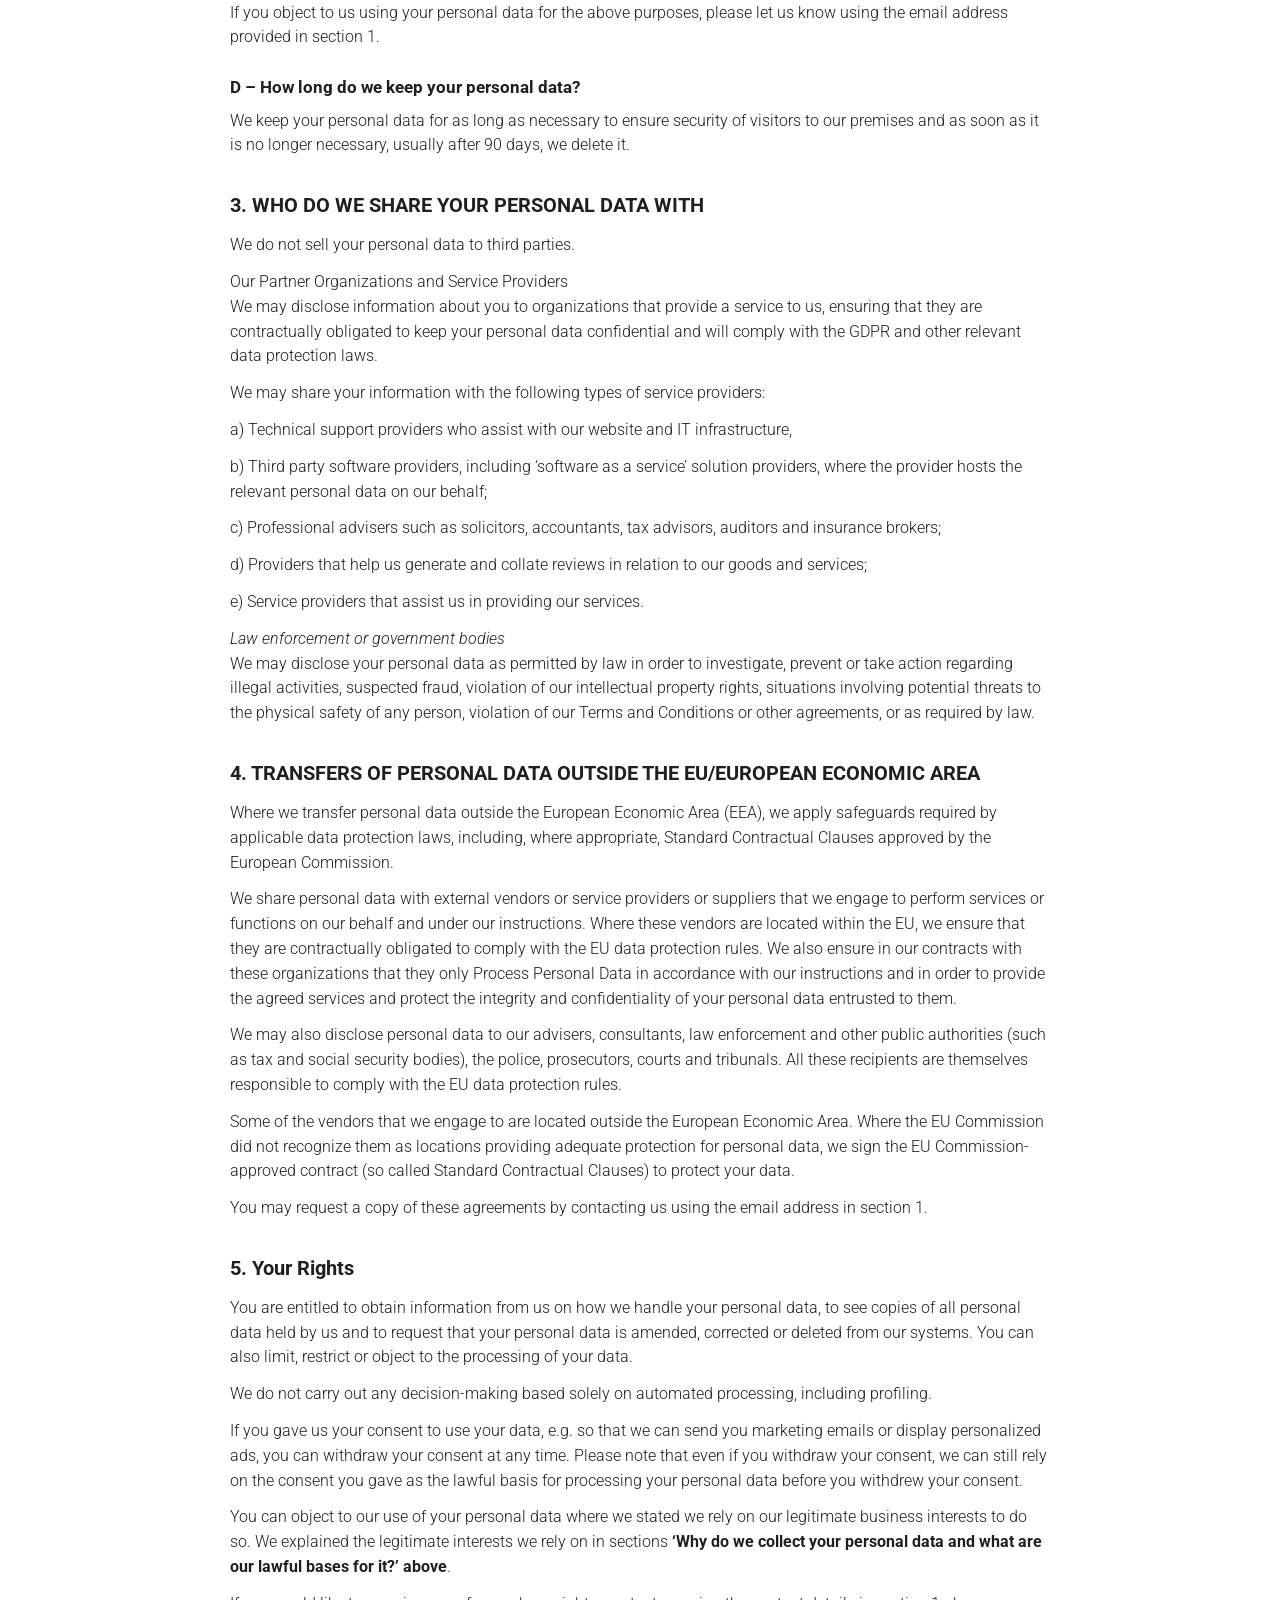
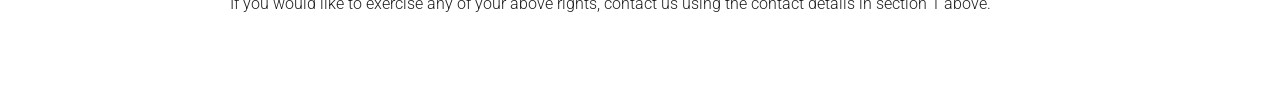
==== commit 320a6eed: "Add customer support page (en, ru) Co-Authored-By: Claude Opus 5.5 <noreply@anthropic.com>" ====
--- a/en/privacy-policy.html
+++ b/en/privacy-policy.html
@@ -11,7 +11,7 @@
 </head>
 <body>
 <nav class="topbar">
-<span class="docs"><a href="privacy-policy.html" class="active">Privacy Policy</a> · <a href="terms-of-use.html">Terms of Use</a></span>
+<span class="docs"><a href="privacy-policy.html" class="active">Privacy Policy</a> · <a href="terms-of-use.html">Terms of Use</a> · <a href="support.html">Support</a></span>
 <span class="langs"><a href="../en/privacy-policy.html" hreflang="en" class="active">EN</a> | <a href="../ru/privacy-policy.html" hreflang="ru">RU</a></span>
 </nav>
 <main class="doc">
--- a/style.css
+++ b/style.css
@@ -78,3 +78,5 @@
 	.doc h1 { font-size: 24px; }
 	.topbar { padding: 12px 16px 0; }
 }
+
+.doc .contact { font-size: 22px; font-weight: 500; margin: 20px 0; }
